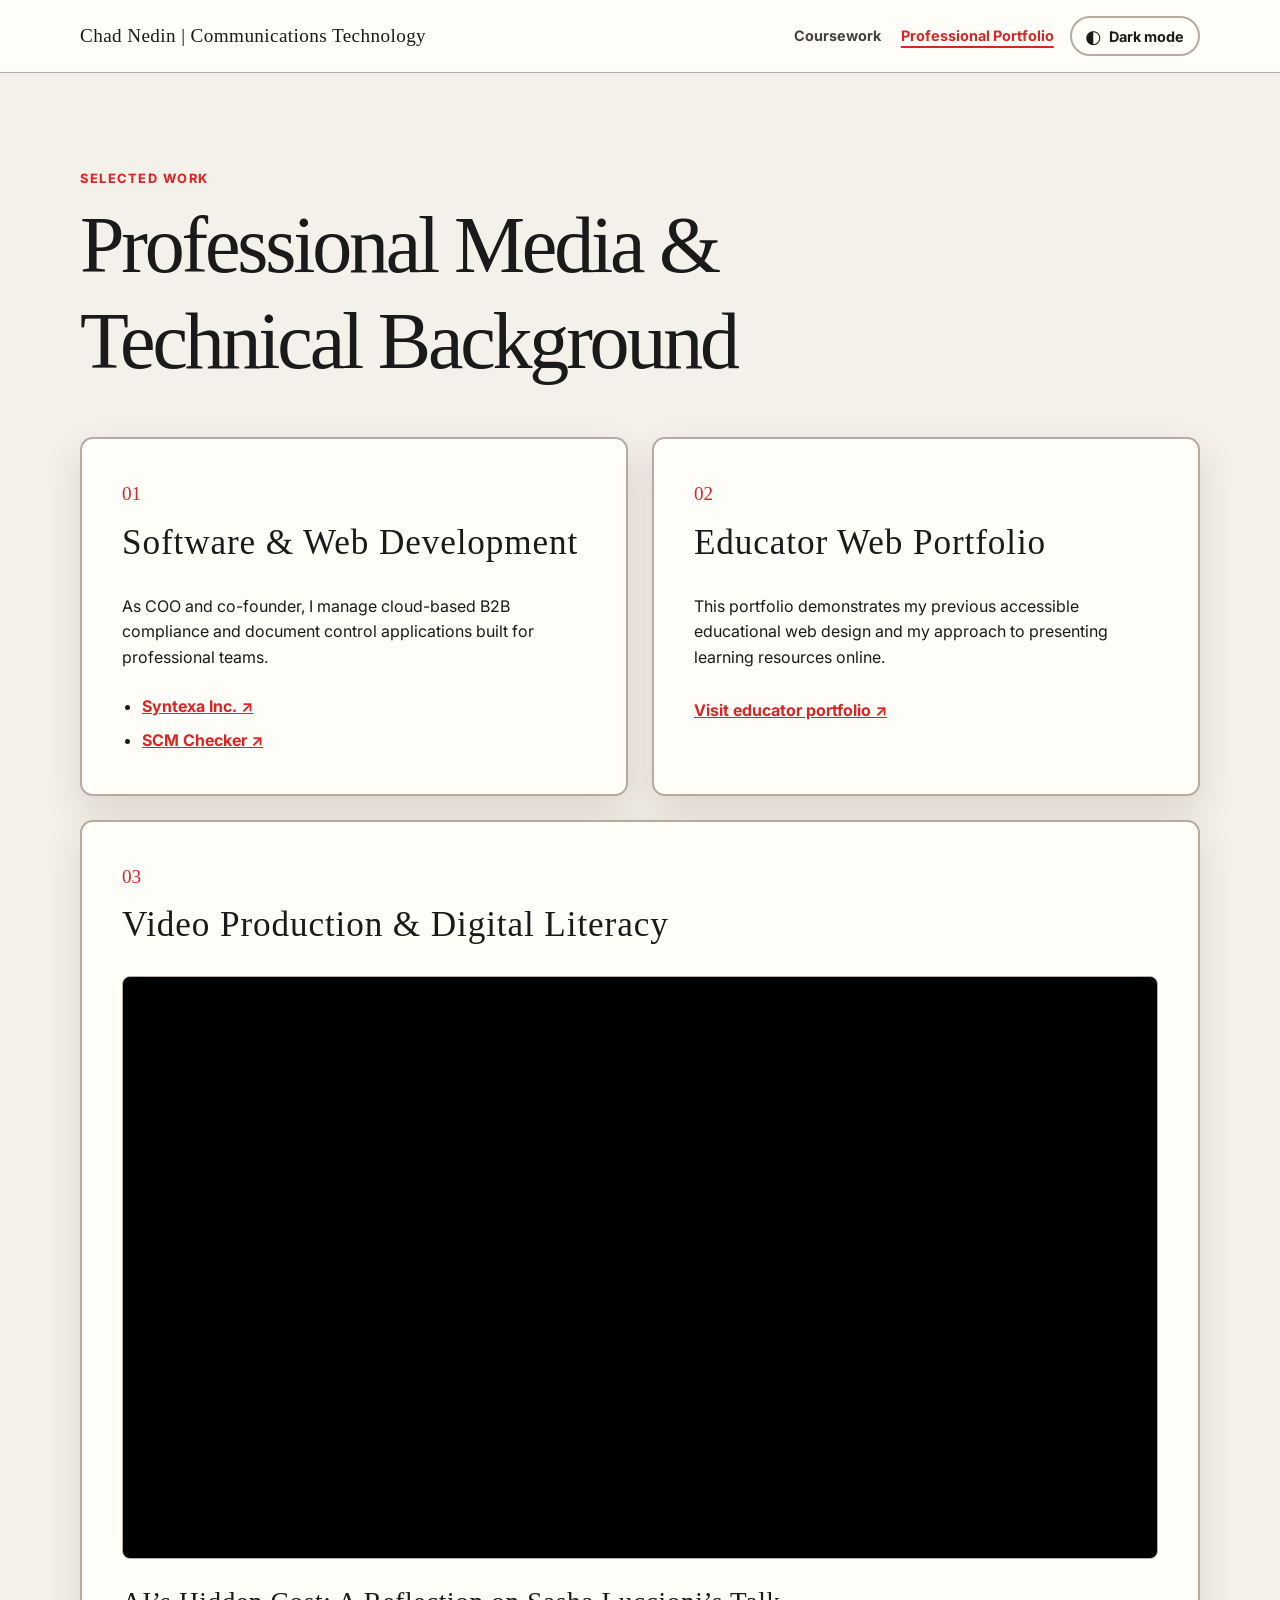
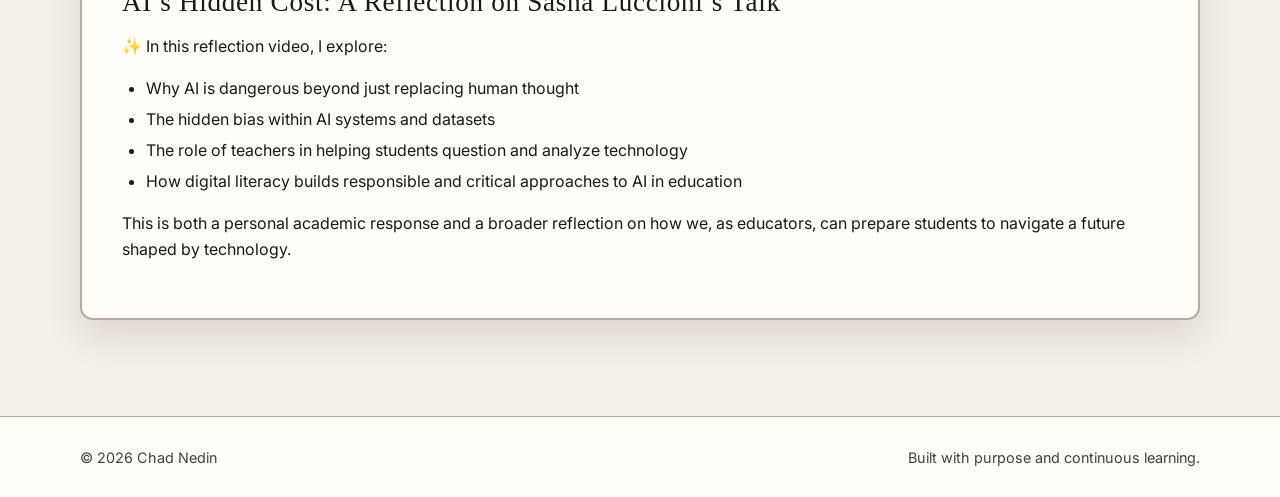
==== projects.html @ f8893731 "Upgrade portfolio with professional projects Add professional portfolio navigation, project cards, r" ====
<!doctype html>
<html lang="en">
  <head>
    <meta charset="utf-8" />
    <meta name="viewport" content="width=device-width, initial-scale=1" />
    <meta
      name="description"
      content="Professional media, software, web development, and educational technology projects by Chad Nedin."
    />
    <title>Professional Portfolio | Chad Nedin</title>
    <link rel="stylesheet" href="style.css" />
    <script src="script.js" defer></script>
  </head>
  <body>
    <a class="skip-link" href="#main-content">Skip to main content</a>

    <header class="site-header">
      <div class="container header-content">
        <a class="site-title" href="/" aria-label="e-Portfolio home">Chad Nedin | Communications Technology</a>
        <nav class="site-nav" aria-label="Primary navigation">
          <a href="index.html">Coursework</a>
          <a href="projects.html" aria-current="page">Professional Portfolio</a>
        </nav>
        <button
          class="theme-toggle"
          type="button"
          aria-pressed="false"
          aria-label="Switch to dark mode"
        >
          <span class="theme-icon" aria-hidden="true">◐</span>
          <span class="theme-label">Dark mode</span>
        </button>
      </div>
    </header>

    <main id="main-content">
      <section class="projects-section" aria-labelledby="projects-title">
        <div class="container">
          <p class="eyebrow">Selected work</p>
          <h1 id="projects-title">Professional Media &amp; Technical Background</h1>
          <div class="projects-grid">
            <article class="project-card">
              <p class="project-number" aria-hidden="true">01</p>
              <h2>Software &amp; Web Development</h2>
              <p>
                As COO and co-founder, I manage cloud-based B2B compliance and document
                control applications built for professional teams.
              </p>
              <ul class="project-links">
                <li><a href="https://syntexainc.com/" target="_blank" rel="noopener noreferrer">Syntexa Inc. <span aria-hidden="true">↗</span></a></li>
                <li><a href="https://scmchecker.com/" target="_blank" rel="noopener noreferrer">SCM Checker <span aria-hidden="true">↗</span></a></li>
              </ul>
            </article>

            <article class="project-card">
              <p class="project-number" aria-hidden="true">02</p>
              <h2>Educator Web Portfolio</h2>
              <p>
                This portfolio demonstrates my previous accessible educational web
                design and my approach to presenting learning resources online.
              </p>
              <a class="text-link" href="https://chadnedin.github.io/teacheresite/" target="_blank" rel="noopener noreferrer">
                Visit educator portfolio <span aria-hidden="true">↗</span>
              </a>
            </article>

            <article class="project-card project-card-wide">
              <p class="project-number" aria-hidden="true">03</p>
              <h2>Video Production &amp; Digital Literacy</h2>
              <div class="video-wrapper">
                <iframe
                  src="https://www.youtube-nocookie.com/embed/6lTyl4A3n-4?si=YaQ-bVHY1EgA5F4P"
                  title="AI's Hidden Cost: A reflection on Sasha Luccioni's talk"
                  loading="lazy"
                  allow="accelerometer; autoplay; clipboard-write; encrypted-media; gyroscope; picture-in-picture; web-share"
                  referrerpolicy="origin"
                  allowfullscreen
                ></iframe>
              </div>
              <p class="video-fallback" hidden>
                This local preview cannot load YouTube inside a file-based page.
                You can
                <a href="https://www.youtube.com/watch?v=6lTyl4A3n-4" target="_blank" rel="noopener noreferrer">
                  watch the video directly on YouTube <span aria-hidden="true">↗</span>
                </a>.
              </p>
              <div class="project-description">
                <h3>AI’s Hidden Cost: A Reflection on Sasha Luccioni’s Talk</h3>
                <p>✨ In this reflection video, I explore:</p>
                <ul>
                  <li>Why AI is dangerous beyond just replacing human thought</li>
                  <li>The hidden bias within AI systems and datasets</li>
                  <li>The role of teachers in helping students question and analyze technology</li>
                  <li>How digital literacy builds responsible and critical approaches to AI in education</li>
                </ul>
                <p>
                  This is both a personal academic response and a broader reflection
                  on how we, as educators, can prepare students to navigate a future
                  shaped by technology.
                </p>
              </div>
            </article>
          </div>
        </div>
      </section>
    </main>

    <footer class="site-footer">
      <div class="container footer-content">
        <p>&copy; 2026 Chad Nedin</p>
        <p>Built with purpose and continuous learning.</p>
      </div>
    </footer>
  </body>
</html>
---- style.css ----
@import url("https://fonts.googleapis.com/css2?family=Inter:wght@400;500;600;700&family=Permanent+Marker&display=swap");

:root {
  color-scheme: light;
  --font-body: "Inter", system-ui, sans-serif;
  --font-display: "Permanent Marker", cursive;
  --color-background: #f4f1ea;
  --color-surface: #fffdf8;
  --color-surface-muted: #e9e1d6;
  --color-text: #1a1a1a;
  --color-text-muted: #45403b;
  --color-primary: #d92525;
  --color-primary-hover: #a91919;
  --color-border: #b8aaa0;
  --color-focus: #8b1e1e;
  --color-quote-border: #d92525;
  --shadow-card: 0 16px 36px rgb(70 45 30 / 14%);
}

[data-theme="dark"] {
  color-scheme: dark;
  --color-background: #0d0814;
  --color-surface: #17111f;
  --color-surface-muted: #24192e;
  --color-text: #e0dce3;
  --color-text-muted: #c2bac8;
  --color-primary: #ccff00;
  --color-primary-hover: #e2ff75;
  --color-border: #5d4d68;
  --color-focus: #ffd166;
  --color-quote-border: #ccff00;
  --shadow-card: 0 12px 30px rgb(0 0 0 / 35%);
}

* {
  box-sizing: border-box;
}

html {
  scroll-behavior: smooth;
}

body {
  min-width: 320px;
  margin: 0;
  background-color: var(--color-background);
  color: var(--color-text);
  font-family: var(--font-body);
  line-height: 1.6;
  transition: background-color 200ms ease, color 200ms ease;
}

a {
  color: var(--color-primary);
}

a:hover {
  color: var(--color-primary-hover);
}

:focus-visible {
  outline: 3px solid var(--color-focus);
  outline-offset: 3px;
}

.container {
  width: min(calc(100% - 2rem), 70rem);
  margin-inline: auto;
}

.skip-link {
  position: absolute;
  top: -4rem;
  left: 1rem;
  z-index: 10;
  padding: 0.65rem 1rem;
  border-radius: 0.4rem;
  background: var(--color-surface);
  color: var(--color-text);
  font-weight: 700;
}

.skip-link:focus {
  top: 1rem;
}

.site-header {
  border-bottom: 1px solid var(--color-border);
  background: var(--color-surface);
}

.header-content,
.footer-content {
  display: flex;
  align-items: center;
  justify-content: space-between;
  gap: 1rem;
  min-height: 4.5rem;
}

.site-nav {
  display: flex;
  align-items: center;
  gap: 1.25rem;
  margin-left: auto;
}

.site-nav a {
  color: var(--color-text-muted);
  font-size: 0.9rem;
  font-weight: 700;
  text-decoration: none;
}

.site-nav a:hover,
.site-nav a[aria-current="page"] {
  color: var(--color-primary);
  text-decoration: underline;
  text-decoration-thickness: 2px;
  text-underline-offset: 0.3rem;
}

.site-title {
  color: var(--color-text);
  font-family: var(--font-display);
  font-size: 1.2rem;
  letter-spacing: 0.02em;
  text-decoration: none;
}

.theme-toggle {
  display: inline-flex;
  align-items: center;
  gap: 0.5rem;
  padding: 0.55rem 0.85rem;
  border: 2px solid var(--color-border);
  border-radius: 999px;
  background: var(--color-surface);
  color: var(--color-text);
  cursor: pointer;
  font-family: var(--font-body);
  font-size: 0.9rem;
  font-weight: 700;
  transition: border-color 200ms ease, color 200ms ease, box-shadow 200ms ease,
    transform 200ms ease;
}

.theme-toggle:hover {
  border-color: var(--color-primary);
  color: var(--color-primary);
  box-shadow: 0 0 0.9rem color-mix(in srgb, var(--color-primary) 35%, transparent);
  transform: translateY(-2px);
}

.theme-icon {
  font-size: 1.15rem;
  line-height: 1;
}

.hero {
  padding: clamp(4rem, 12vw, 8rem) 0;
  background: var(--color-surface-muted);
}

.hero-content {
  max-width: 55rem;
}

.eyebrow {
  margin: 0 0 0.5rem;
  color: var(--color-primary);
  font-size: 0.8rem;
  font-weight: 750;
  letter-spacing: 0.12em;
  text-transform: uppercase;
}

h1,
h2,
h3 {
  font-family: var(--font-display);
  font-weight: 400;
  letter-spacing: 0.025em;
  line-height: 1.2;
}

h1 {
  max-width: 14ch;
  margin: 0;
  font-size: clamp(2.4rem, 7vw, 5rem);
  letter-spacing: -0.04em;
}

.hero-summary {
  max-width: 42rem;
  margin: 1.5rem 0 0;
  color: var(--color-text-muted);
  font-size: clamp(1.05rem, 2vw, 1.25rem);
}

.portfolio-section {
  padding: clamp(3.5rem, 8vw, 6rem) 0;
}

.projects-section {
  padding: clamp(3.5rem, 8vw, 6rem) 0;
}

.projects-section h1 {
  max-width: 18ch;
  margin: 0 0 3rem;
  font-size: clamp(2.5rem, 7vw, 5rem);
}

.projects-grid {
  display: grid;
  grid-template-columns: repeat(2, minmax(0, 1fr));
  gap: 1.5rem;
}

.project-card {
  position: relative;
  overflow: hidden;
  padding: clamp(1.5rem, 4vw, 2.5rem);
  border: 2px solid var(--color-border);
  border-radius: 0.8rem;
  background: var(--color-surface);
  box-shadow: var(--shadow-card);
  transition: border-color 200ms ease, box-shadow 200ms ease, transform 200ms ease;
}

.project-card::after {
  position: absolute;
  right: -2rem;
  bottom: -2rem;
  width: 6rem;
  height: 6rem;
  border: 3px solid var(--color-primary);
  border-radius: 50%;
  content: "";
  opacity: 0;
  transition: opacity 200ms ease, transform 200ms ease;
}

.project-card:hover {
  border-color: var(--color-primary);
  box-shadow: 0 0 1.25rem color-mix(in srgb, var(--color-primary) 28%, transparent);
  transform: translateY(-5px) rotate(-0.25deg);
}

.project-card:hover::after {
  opacity: 0.8;
  transform: scale(1.35) rotate(20deg);
}

.project-card-wide {
  grid-column: 1 / -1;
}

.project-number {
  margin: 0 0 0.75rem;
  color: var(--color-primary);
  font-family: var(--font-display);
  font-size: 1.2rem;
}

.project-card h2 {
  margin-top: 0;
  font-size: clamp(1.5rem, 3vw, 2.2rem);
}

.project-links {
  margin: 1.5rem 0 0;
  padding-left: 1.25rem;
}

.project-links li + li {
  margin-top: 0.5rem;
}

.project-links a {
  font-weight: 700;
}

.video-wrapper {
  position: relative;
  width: 100%;
  margin: 1.5rem 0;
  overflow: hidden;
  aspect-ratio: 16 / 9;
  border: 1px solid var(--color-border);
  border-radius: 0.5rem;
  background: #000;
}

.video-wrapper iframe {
  position: absolute;
  inset: 0;
  width: 100%;
  height: 100%;
  border: 0;
}

.video-fallback {
  margin: -0.75rem 0 1.5rem;
  color: var(--color-text-muted);
  font-size: 0.9rem;
}

.project-description h3 {
  margin-bottom: 0.5rem;
  font-size: clamp(1.25rem, 2.5vw, 1.7rem);
}

.project-description ul {
  padding-left: 1.5rem;
}

.project-description li + li {
  margin-top: 0.35rem;
}

.section-heading {
  margin-bottom: 2rem;
}

.section-heading h2 {
  margin: 0;
  font-size: clamp(2rem, 5vw, 3rem);
}

.module-card {
  max-width: 48rem;
  padding: clamp(1.5rem, 4vw, 2.5rem);
  border: 1px solid var(--color-border);
  border-radius: 0.8rem;
  background: var(--color-surface);
  box-shadow: var(--shadow-card);
}

.module-card h3 {
  margin-top: 0;
  font-size: 1.4rem;
}

.module-card p {
  color: var(--color-text-muted);
}

.portfolio-quote {
  margin: 2rem 0;
  padding: 1.25rem 1.5rem;
  border-left: 4px solid var(--color-quote-border);
  background: var(--color-surface-muted);
  color: var(--color-text);
  font-size: clamp(1.05rem, 2vw, 1.25rem);
}

.portfolio-quote p {
  margin: 0;
  color: inherit;
  font-style: italic;
}

.portfolio-quote cite {
  display: block;
  margin-top: 0.75rem;
  color: var(--color-primary);
  font-size: 0.95rem;
  font-style: normal;
  font-weight: 700;
}

.artifact {
  margin: 1rem 0 2rem;
}

.artifact img {
  display: block;
  width: 100%;
  height: auto;
  border: 1px solid var(--color-border);
  border-radius: 0.5rem;
}

.reflection {
  margin-bottom: 1.5rem;
}

.text-link {
  display: inline-block;
  margin-top: 0.75rem;
  font-weight: 700;
}

.site-footer {
  border-top: 1px solid var(--color-border);
  background: var(--color-surface);
  color: var(--color-text-muted);
  font-size: 0.9rem;
}

.footer-content {
  flex-wrap: wrap;
  min-height: 5rem;
}

.footer-content p {
  margin: 0.75rem 0;
}

@media (max-width: 36rem) {
  .header-content {
    align-items: flex-start;
    flex-direction: column;
    justify-content: center;
    padding-block: 1rem;
  }

  .theme-toggle {
    align-self: flex-start;
  }

  .site-nav {
    flex-wrap: wrap;
    gap: 0.75rem 1rem;
    margin-left: 0;
  }

  .projects-grid {
    grid-template-columns: 1fr;
  }

  .project-card-wide {
    grid-column: auto;
  }

  .footer-content {
    align-items: flex-start;
    flex-direction: column;
    gap: 0;
    justify-content: center;
  }
}

@media (prefers-reduced-motion: reduce) {
  html {
    scroll-behavior: auto;
  }

  body {
    transition: none;
  }
}
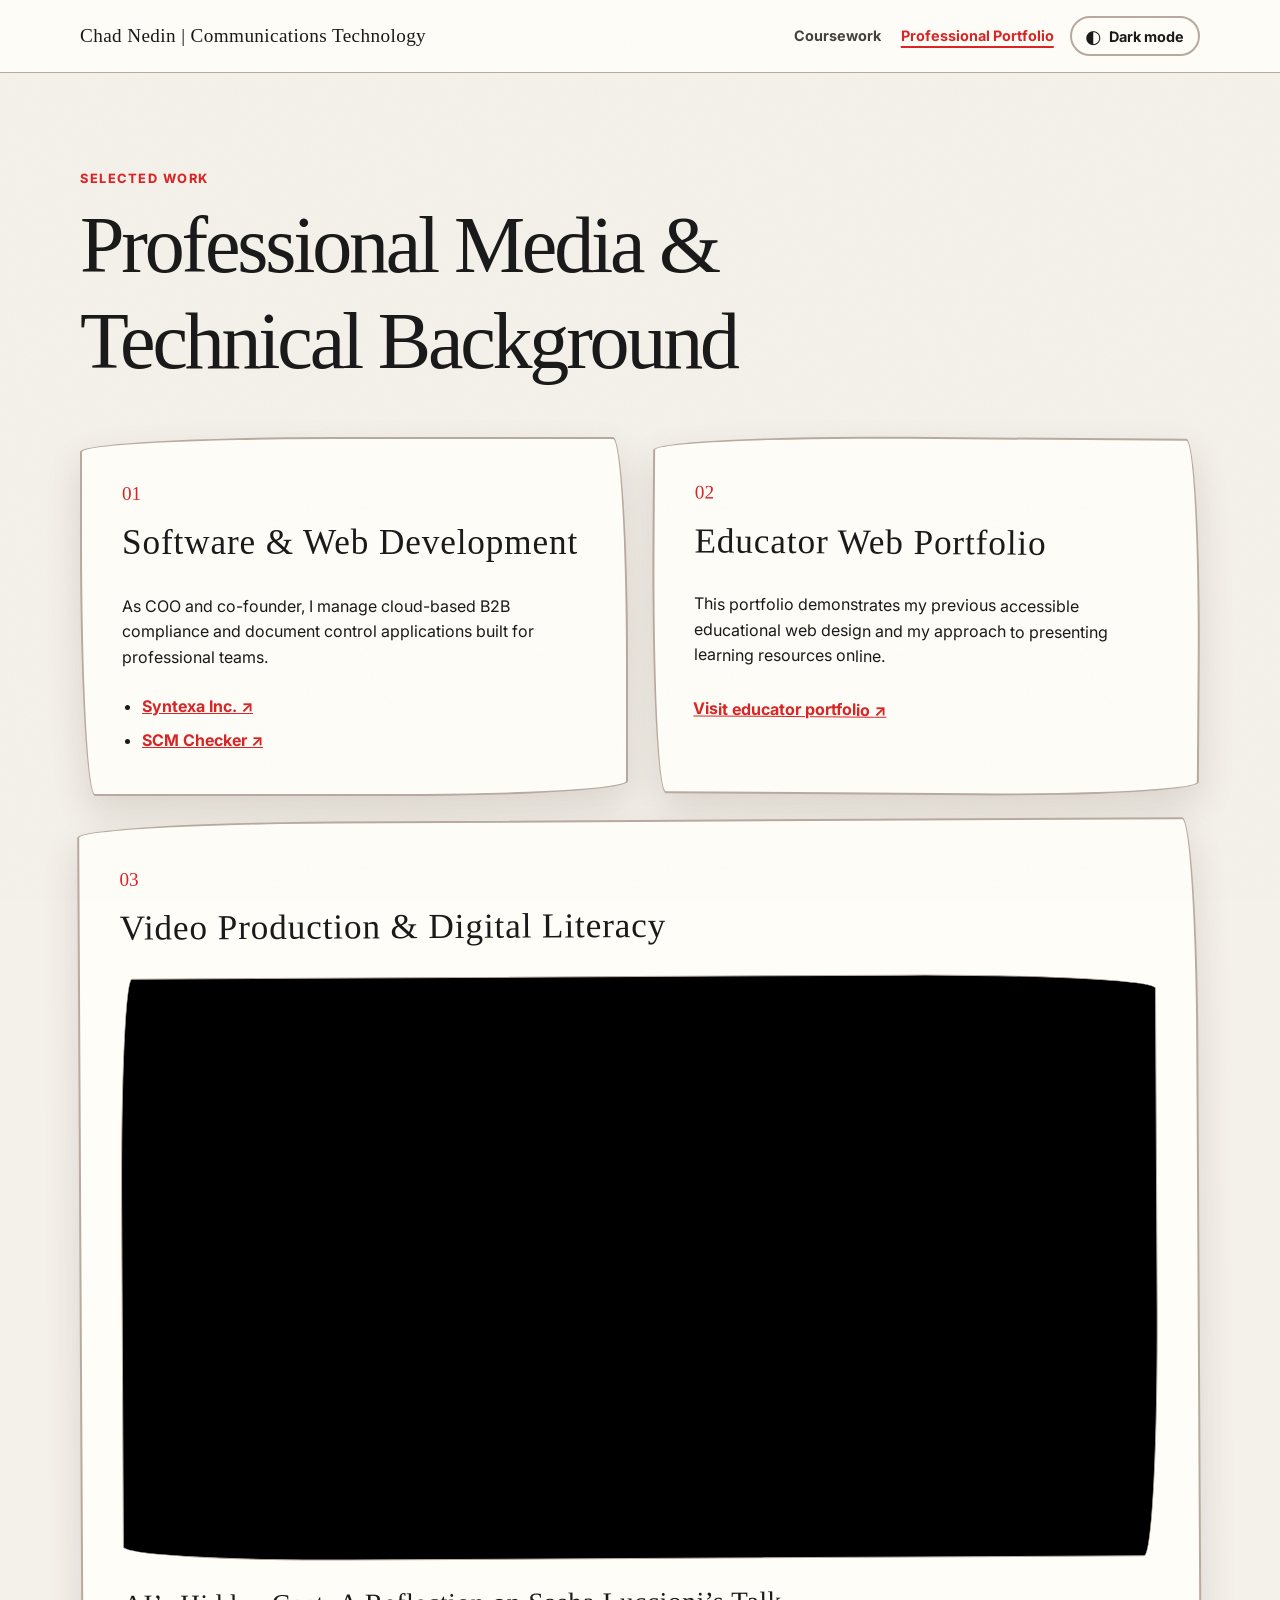
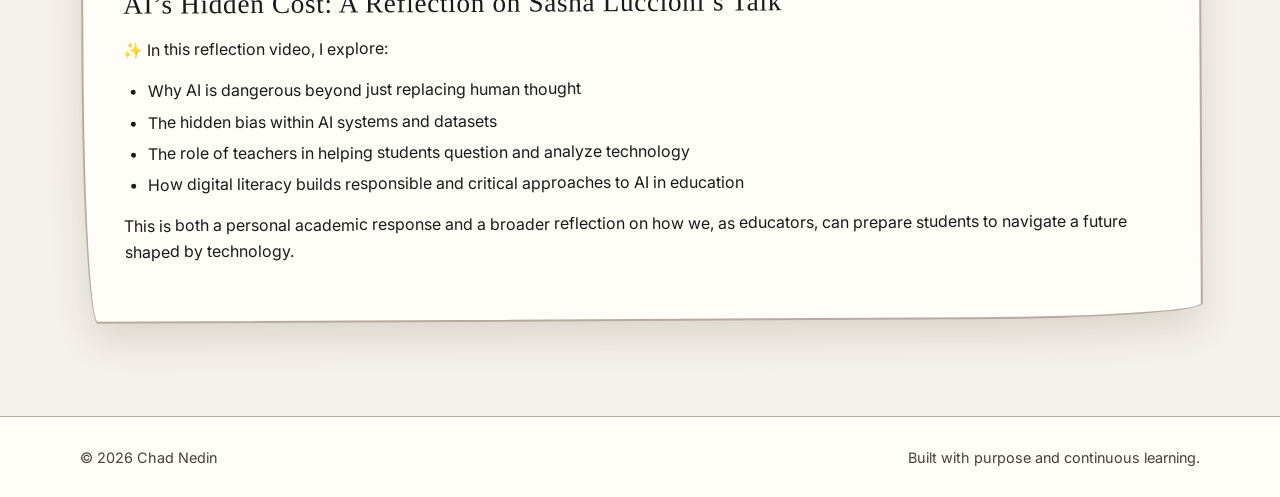
==== commit a3719c30: "Fix portfolio home navigation Point the branded site title to the portfolio index page on GitHub Pag" ====
--- a/projects.html
+++ b/projects.html
@@ -16,7 +16,7 @@
 
     <header class="site-header">
       <div class="container header-content">
-        <a class="site-title" href="/" aria-label="e-Portfolio home">Chad Nedin | Communications Technology</a>
+        <a class="site-title" href="index.html" aria-label="e-Portfolio home">Chad Nedin | Communications Technology</a>
         <nav class="site-nav" aria-label="Primary navigation">
           <a href="index.html">Coursework</a>
           <a href="projects.html" aria-current="page">Professional Portfolio</a>
--- a/style.css
+++ b/style.css
@@ -15,6 +15,8 @@
   --color-focus: #8b1e1e;
   --color-quote-border: #d92525;
   --shadow-card: 0 16px 36px rgb(70 45 30 / 14%);
+  --texture-blend: multiply;
+  --ink-splatter: url("data:image/svg+xml,%3Csvg xmlns='http://www.w3.org/2000/svg' viewBox='0 0 240 180'%3E%3Cg fill='%23d92525'%3E%3Cellipse cx='120' cy='91' rx='58' ry='34'/%3E%3Ccircle cx='39' cy='39' r='12'/%3E%3Ccircle cx='199' cy='35' r='8'/%3E%3Ccircle cx='213' cy='137' r='14'/%3E%3Ccircle cx='26' cy='142' r='6'/%3E%3Cpath d='M72 31l10 19-17 11zm95 111l-12-19 20-5zM31 91l22-7-8 19z'/%3E%3C/g%3E%3C/svg%3E");
 }
 
 [data-theme="dark"] {
@@ -30,6 +32,8 @@
   --color-focus: #ffd166;
   --color-quote-border: #ccff00;
   --shadow-card: 0 12px 30px rgb(0 0 0 / 35%);
+  --texture-blend: overlay;
+  --ink-splatter: url("data:image/svg+xml,%3Csvg xmlns='http://www.w3.org/2000/svg' viewBox='0 0 240 180'%3E%3Cg fill='%23ccff00'%3E%3Cellipse cx='120' cy='91' rx='58' ry='34'/%3E%3Ccircle cx='39' cy='39' r='12'/%3E%3Ccircle cx='199' cy='35' r='8'/%3E%3Ccircle cx='213' cy='137' r='14'/%3E%3Ccircle cx='26' cy='142' r='6'/%3E%3Cpath d='M72 31l10 19-17 11zm95 111l-12-19 20-5zM31 91l22-7-8 19z'/%3E%3C/g%3E%3C/svg%3E");
 }
 
 * {
@@ -40,22 +44,58 @@
   scroll-behavior: smooth;
 }
 
+::selection {
+  background: var(--color-primary);
+  color: #fff;
+}
+
+[data-theme="dark"] ::selection {
+  color: #0d0814;
+}
+
 body {
+  position: relative;
   min-width: 320px;
   margin: 0;
   background-color: var(--color-background);
   color: var(--color-text);
+  cursor: url("data:image/svg+xml,%3Csvg xmlns='http://www.w3.org/2000/svg' width='32' height='32' viewBox='0 0 32 32'%3E%3Cpath fill='%231a1a1a' d='M6 4c-2 3 1 5 3 7-2 4-1 8 3 9 2 1 3-1 4-3 2 3 5 4 7 1 2-3-1-5-4-6 3-3 1-7-2-7-2 0-3 1-4 3-2-2-5-6-7-4z'/%3E%3C/svg%3E") 4 4, auto;
   font-family: var(--font-body);
   line-height: 1.6;
   transition: background-color 200ms ease, color 200ms ease;
 }
 
+body::before {
+  position: fixed;
+  inset: 0;
+  z-index: 20;
+  background-image: url("data:image/svg+xml,%3Csvg xmlns='http://www.w3.org/2000/svg' width='180' height='180' viewBox='0 0 180 180'%3E%3Cfilter id='grain'%3E%3CfeTurbulence type='fractalNoise' baseFrequency='.82' numOctaves='4' stitchTiles='stitch'/%3E%3C/filter%3E%3Crect width='100%25' height='100%25' filter='url(%23grain)' opacity='.2'/%3E%3C/svg%3E");
+  content: "";
+  mix-blend-mode: var(--texture-blend);
+  opacity: 0.14;
+  pointer-events: none;
+}
+
 a {
   color: var(--color-primary);
+  cursor: url("data:image/svg+xml,%3Csvg xmlns='http://www.w3.org/2000/svg' width='32' height='32' viewBox='0 0 32 32'%3E%3Cpath fill='%23d92525' d='M7 5c-1 4 3 5 5 7l-3 11c0 3 4 4 5 1l3-9c2 3 6 2 7-1 1-3-3-4-5-5-2-3-6-6-8-4-1 0-2 0-4 0z'/%3E%3C/svg%3E") 4 4, pointer;
 }
 
 a:hover {
   color: var(--color-primary-hover);
+}
+
+button,
+button:hover,
+a:hover {
+  cursor: url("data:image/svg+xml,%3Csvg xmlns='http://www.w3.org/2000/svg' width='32' height='32' viewBox='0 0 32 32'%3E%3Cpath fill='%23d92525' d='M7 5c-1 4 3 5 5 7l-3 11c0 3 4 4 5 1l3-9c2 3 6 2 7-1 1-3-3-4-5-5-2-3-6-6-8-4-1 0-2 0-4 0z'/%3E%3C/svg%3E") 4 4, pointer;
+}
+
+[data-theme="dark"] a,
+[data-theme="dark"] button,
+[data-theme="dark"] button:hover,
+[data-theme="dark"] a:hover {
+  cursor: url("data:image/svg+xml,%3Csvg xmlns='http://www.w3.org/2000/svg' width='32' height='32' viewBox='0 0 32 32'%3E%3Cpath fill='%23ccff00' d='M7 5c-1 4 3 5 5 7l-3 11c0 3 4 4 5 1l3-9c2 3 6 2 7-1 1-3-3-4-5-5-2-3-6-6-8-4-1 0-2 0-4 0z'/%3E%3C/svg%3E") 4 4, pointer;
 }
 
 :focus-visible {
@@ -120,6 +160,12 @@
   text-underline-offset: 0.3rem;
 }
 
+.site-nav a:hover,
+.theme-toggle:hover,
+.text-link:hover {
+  animation: jitter 0.3s infinite;
+}
+
 .site-title {
   color: var(--color-text);
   font-family: var(--font-display);
@@ -129,6 +175,9 @@
 }
 
 .theme-toggle {
+  position: relative;
+  z-index: 0;
+  overflow: visible;
   display: inline-flex;
   align-items: center;
   gap: 0.5rem;
@@ -145,6 +194,30 @@
     transform 200ms ease;
 }
 
+.theme-toggle::before,
+.project-card::before {
+  position: absolute;
+  z-index: 0;
+  inset: -2rem;
+  background: var(--ink-splatter) center / 100% 100% no-repeat;
+  content: "";
+  opacity: 0;
+  pointer-events: none;
+  transform: scale(0.8);
+  transition: opacity 200ms ease, transform 200ms ease;
+}
+
+.theme-toggle:hover::before,
+.project-card:hover::before {
+  opacity: 0.2;
+  transform: scale(1);
+}
+
+.theme-toggle > * {
+  position: relative;
+  z-index: 1;
+}
+
 .theme-toggle:hover {
   border-color: var(--color-primary);
   color: var(--color-primary);
@@ -184,6 +257,25 @@
   line-height: 1.2;
 }
 
+@keyframes jitter {
+  0%,
+  100% {
+    transform: translate(0, 0);
+  }
+
+  25% {
+    transform: translate(1px, -1px);
+  }
+
+  50% {
+    transform: translate(-1px, 1px);
+  }
+
+  75% {
+    transform: translate(2px, 0);
+  }
+}
+
 h1 {
   max-width: 14ch;
   margin: 0;
@@ -223,10 +315,72 @@
   overflow: hidden;
   padding: clamp(1.5rem, 4vw, 2.5rem);
   border: 2px solid var(--color-border);
-  border-radius: 0.8rem;
+  border-radius: 255px 15px 225px 15px / 15px 225px 15px 255px;
   background: var(--color-surface);
   box-shadow: var(--shadow-card);
   transition: border-color 200ms ease, box-shadow 200ms ease, transform 200ms ease;
+}
+
+.ink-splatter {
+  position: absolute;
+  z-index: 30;
+  width: 3rem;
+  height: 3rem;
+  margin: -1.5rem 0 0 -1.5rem;
+  background: var(--ink-splatter) center / contain no-repeat;
+  pointer-events: none;
+  animation: splatter-pop 0.5s ease-out forwards;
+}
+
+@keyframes splatter-pop {
+  from {
+    opacity: 0.9;
+    transform: scale(0.45) rotate(-10deg);
+  }
+
+  to {
+    opacity: 0;
+    transform: scale(1.15) rotate(12deg);
+  }
+}
+
+.stamp-hidden {
+  opacity: 0;
+  transform: scale(1.5);
+}
+
+.stamp-visible {
+  opacity: 1;
+  transform: scale(1);
+  transition: opacity 180ms ease-out, transform 320ms cubic-bezier(0.16, 1.3, 0.3, 1);
+}
+
+.taped-image {
+  position: relative;
+}
+
+.taped-image::before,
+.taped-image::after {
+  position: absolute;
+  z-index: 2;
+  width: 34%;
+  height: clamp(1.25rem, 4vw, 2rem);
+  background: rgb(218 196 153 / 68%);
+  box-shadow: 0 1px 3px rgb(55 42 25 / 18%);
+  content: "";
+  pointer-events: none;
+}
+
+.taped-image::before {
+  top: -0.7rem;
+  left: 1.5rem;
+  transform: rotate(-7deg);
+}
+
+.taped-image::after {
+  right: 1.5rem;
+  bottom: -0.7rem;
+  transform: rotate(6deg);
 }
 
 .project-card::after {
@@ -242,6 +396,19 @@
   transition: opacity 200ms ease, transform 200ms ease;
 }
 
+.project-card > * {
+  position: relative;
+  z-index: 1;
+}
+
+.project-card:nth-child(2) {
+  transform: rotate(0.4deg);
+}
+
+.project-card:nth-child(3) {
+  transform: rotate(-0.3deg);
+}
+
 .project-card:hover {
   border-color: var(--color-primary);
   box-shadow: 0 0 1.25rem color-mix(in srgb, var(--color-primary) 28%, transparent);
@@ -289,7 +456,7 @@
   overflow: hidden;
   aspect-ratio: 16 / 9;
   border: 1px solid var(--color-border);
-  border-radius: 0.5rem;
+  border-radius: 12px 255px 15px 225px / 225px 15px 255px 15px;
   background: #000;
 }
 
@@ -333,9 +500,10 @@
   max-width: 48rem;
   padding: clamp(1.5rem, 4vw, 2.5rem);
   border: 1px solid var(--color-border);
-  border-radius: 0.8rem;
+  border-radius: 15px 225px 15px 255px / 255px 15px 225px 15px;
   background: var(--color-surface);
   box-shadow: var(--shadow-card);
+  transform: rotate(-0.35deg);
 }
 
 .module-card h3 {
@@ -380,7 +548,8 @@
   width: 100%;
   height: auto;
   border: 1px solid var(--color-border);
-  border-radius: 0.5rem;
+  border-radius: 225px 15px 255px 15px / 15px 255px 15px 225px;
+  transform: rotate(0.35deg);
 }
 
 .reflection {
@@ -451,4 +620,22 @@
   body {
     transition: none;
   }
-}
+
+  .ink-splatter {
+    display: none;
+    animation: none;
+  }
+
+  .stamp-hidden,
+  .stamp-visible {
+    opacity: 1;
+    transform: none;
+    transition: none;
+  }
+
+  .site-nav a:hover,
+  .theme-toggle:hover,
+  .text-link:hover {
+    animation: none;
+  }
+}
